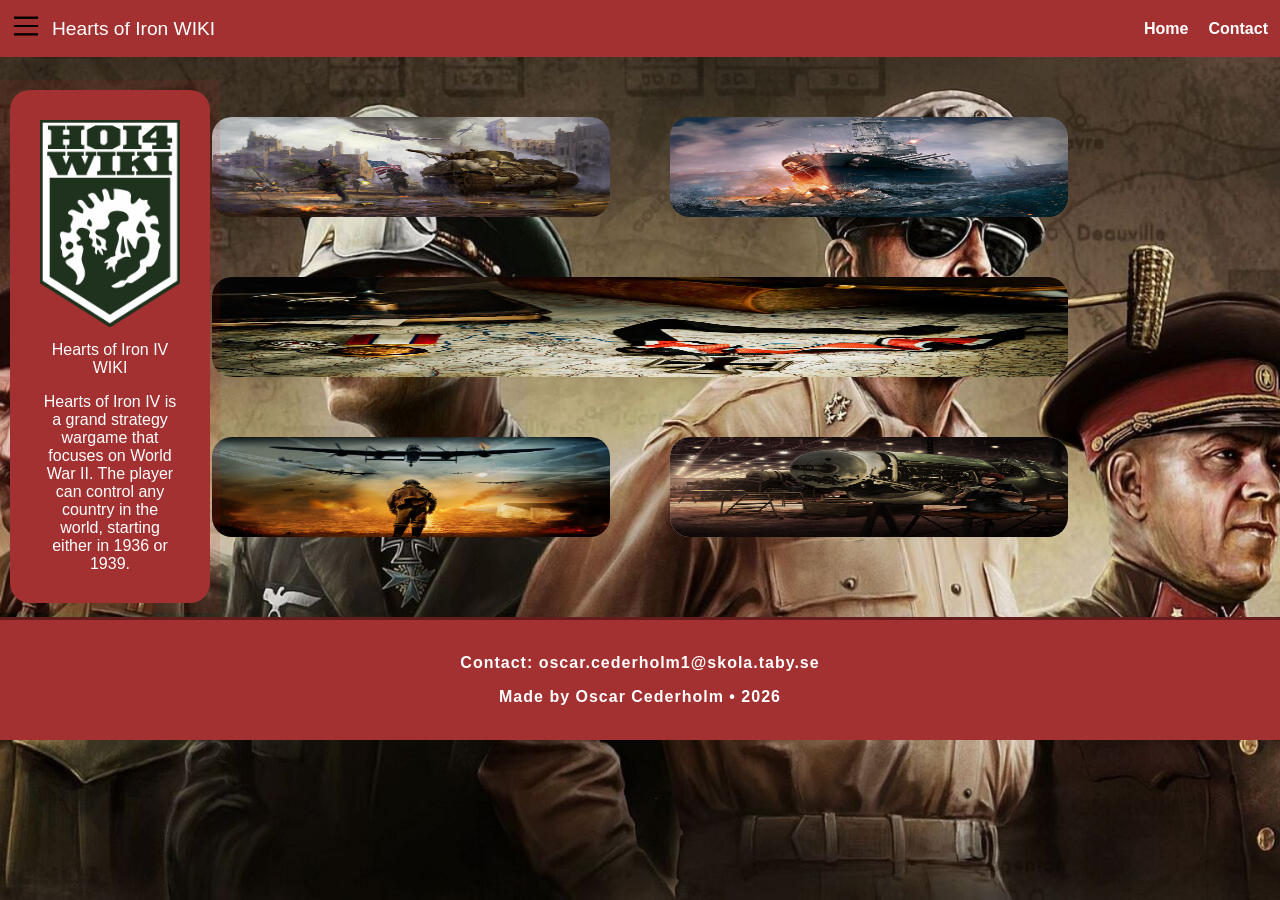
==== index.html @ 49ba5e17 "lagt till en footer, kontakt info, menu button som när man klickar på den gör en dropdown med alla h" ====
<!DOCTYPE html>
<html lang="en">
<head>
    <link rel="icon" href="images/paradox-logo.jpg" type="image/svg+xml">
    <title>Hearts of Iron 4 WIKI</title>
    <meta charset="UTF-8">
    <meta name="viewport" content="width=device-width, initial-scale=1.0">
    <link rel="stylesheet" href="index.css">
</head>

<body>

<header>
    <div class="nav-wrapper">
        <div class="nav-left">
            <div class="menu-wrapper" id="menuWrapper">
                <img src="images/icons8-menu-50.png" alt="menu" class="menu-button" id="menuButton">

                <div class="dropdown-menu" id="dropdownMenu">
                    <a href="index.html">Home</a>
                    <a href="army.html">Army</a>
                    <a href="Airforce.html">Airforce</a>
                    <a href="navy.html">Navy</a>
                    <a href="Political.html">Political</a>
                    <a href="Industry.html">Industry</a>
                </div>
            </div>
            <span>Hearts of Iron WIKI</span>
        </div>

        <nav>
            <ul>
                <li><a href="index.html">Home</a></li>
                <li><a href="#Contact">Contact</a></li>
            </ul>
        </nav>
    </div>
</header>

<main class="layout">

    <!--Sidebar-->
    <aside class="sidebar">
        <div class="side-box logo-box">
            <img src="images/hoi4-logo.png" alt="HOI4 logo">
            <p class="logo-text">Hearts of Iron IV WIKI</p>
            <a>Hearts of Iron IV is a grand strategy wargame that focuses on World War II. The player can control any country in the world, starting either in 1936 or 1939.</a>
        </div>

    </aside>

    <!--Main content-->
    <section class="content">
        <div class="grid">
            
            <a class="card top-left" href="army.html" aria-label="Go to Army page"><img src="images/army-hoi4.jpg" alt="Army"></a>
            <a class="card top-right" href="navy.html" aria-label="Go to Navy page"><img src="images/battleship-hoi4.jpg" alt="Navy"></a>

            <a class="card center" href="Political.html" aria-label="Go to Political page"><img src="images/Political-hoi4.webp" alt="Political"></a>

            <a class="card bottom-left" href="Airforce.html" aria-label="Go to Air Force page"><img src="images/air-hoi4.png" alt="Airforce"></a>
            <a class="card bottom-right" href="Industry.html" aria-label="Go to Industry page"><img src="images/industry.png" alt="Industrial"></a>

        </div>
    </section>
</main>
<footer id="Contact" class="footer">
    <p>Contact: oscar.cederholm1@skola.taby.se</p>
    <p>Made by Oscar Cederholm • 2026</p>
</footer>
<script>
const menuBtn = document.getElementById("menuButton");
const menu = document.getElementById("dropdownMenu");
const wrapper = document.getElementById("menuWrapper");

menuBtn.addEventListener("click", function(event) {
    event.stopPropagation();
    menu.style.display = (menu.style.display === "flex") ? "none" : "flex";
});

document.addEventListener("click", function(event) {
    if (!wrapper.contains(event.target)) {
        menu.style.display = "none";
    }
});
</script>


<script>
function openPopup(text) {
    document.getElementById("popup-text").innerText = text;
    document.getElementById("popup-overlay").style.display = "block";
    document.getElementById("popup-box").style.display = "block";
}

function closePopup() {
    document.getElementById("popup-overlay").style.display = "none";
    document.getElementById("popup-box").style.display = "none";
}
</script>
</body>
</html>
---- index.css ----
*,
*::before,
*::after {
  box-sizing: border-box;
}

body {
  margin: 0;
  font-family: Arial, sans-serif;
  color: white;
  padding: 0;
  min-height: 100vh;
  background-image: url(images/hearts-of-iron-4.jpg);
  background-repeat: no-repeat;
  background-position: center;
  background-size: cover;
  width: 100%;
  max-width: 70%;
  margin: 0 auto;
}

/* --------Header-------- */

header {
  position: relative;
  top: 0;
  left: 0;
  right: 0;
  z-index: 5000;

  padding: 12px 12px;
  background: #a43131;
  width: 100vw;
  max-width: 100vw;
  margin-left: calc(50% - 50vw);
}

.nav-wrapper {
  display: flex;
  justify-content: space-between;
  align-items: center;
  width: 100%;
}

.nav-left {
  display: flex;
  align-items: center;
  gap: 12px;
  margin-left: 0;
  font-size: 1.2rem;
}

.nav-left img {
  width: 28px;
  cursor: pointer;
}

nav ul {
  list-style: none;
  display: flex;
  gap: 20px;
  padding: 0;
  margin: 0;
}

nav a {
  color: white;
  text-decoration: none;
  font-weight: bold;
}

/* --------Layout-------- */
.layout {
  display: flex;
  align-items: flex-start;
  justify-content: center;
  padding: 20px;
  gap: 40px;
}

/* --------Sidebar-------- */
.sidebar {
  width: 220px;
  background: rgba(190, 28, 28, 0.1);
  padding: 10px;
  top: 80px;
  z-index: 10;
  position: fixed;
  left: 0;
  height: auto;
}

.side-box {
  background: lightgray;
  border-radius: 8px;
}

.side-box.large {
  height: 120px;
}

.side-box.small {
  height: 60px;
}

.logo-box {
  background: #a43131;
  border-radius: 20px;
  padding: 30px;
  text-align: center;
  width: 100%;
}

.logo-box img {
  width: 100%;
  margin-left: 0;
  display: block;
}

.logo-text {
  font-size: 1 rem;
  margin-top: 14px;
  color: white;
}

/* --------Main Content-------- */
.content {
  flex: 1;
  display: flex;
  justify-content: center;
  padding-top: 40px;
  width: 100%;
  max-width: 100%;
}

.grid {
  display: grid;
  grid-template-columns: repeat(2, minmax(220px, 1fr));
  gap: 60px;
  width: 100%;
  margin-left: 0;
}

.card {
  display: block;
  background: lightgray;
  border-radius: 20px;
  height: 100px;
  width: 100%;
  min-height: 90px;
  min-width: 220px;
  overflow: hidden;
  text-decoration: none;
  color: inherit;
}

.card img {
  pointer-events: none;
  display: block;
  width: 100%;
  height: 100%;
  object-fit: fill;
  object-position: center;
}

.center {
  grid-column: span 2;
  width: 100%;
  justify-self: center;
  height: 100px;
  min-width: 0;
}

.top-left {
  justify-self: start;
  height: 100px;
}

.top-right {
  justify-self: end;
  height: 100px;
}

.bottom-left {
  justify-self: start;
  height: 100px;
}

.bottom-right {
  justify-self: end;
  height: 100px;
}

.card:hover {
  transform: scale(1.05);
  transition: 0.2s;
}

/* Shared popup/menu styles */
.popup-overlay {
  position: fixed;
  top: 0;
  left: 0;
  width: 100%;
  height: 100%;
  background: rgba(0, 0, 0, 0.6);
  display: none;
  z-index: 500;
}

.popup-box {
  position: fixed;
  top: 50%;
  left: 50%;
  transform: translate(-50%, -50%);
  background: #a43131;
  padding: 20px;
  border-radius: 10px;
  width: 300px;
  text-align: center;
  display: none;
  z-index: 600;
  color: white;
  box-shadow: 0 0 15px rgba(0, 0, 0, 0.5);
}

.site-title {
  position: relative;
  z-index: 1;
}

.popup-close {
  margin-top: 15px;
  padding: 8px 15px;
  background: black;
  color: white;
  border: none;
  border-radius: 6px;
  cursor: pointer;
}

.menu-wrapper {
  position: relative;
  display: inline-block;
  z-index: 9000;
}

.menu-button {
  width: 28px;
  cursor: pointer;
}

.dropdown-menu {
  position: absolute;
  top: 40px;
  left: 0;
  background: #5a1a1a;
  border-radius: 8px;
  padding: 10px 0;
  display: none;
  flex-direction: column;
  min-width: 160px;
  box-shadow: 0 0 12px rgba(0, 0, 0, 0.6);
  z-index: 9500;
  transform: translateX(-10px);
}

.dropdown-menu a {
  color: white;
  text-decoration: none;
  padding: 12px 18px;
  font-weight: bold;
  display: block;
}

.dropdown-menu a:hover {
  background: rgba(0, 0, 0, 0.25);
}

.footer {
  background: #a43131;
  color: white;
  text-align: center;
  padding: 18px 0;
  font-weight: bold;
  letter-spacing: 1px;
  border-top: 3px solid rgba(0, 0, 0, 0.4);
  max-height: 15vh;
  width: 100vw;
  margin-left: calc(50% - 50vw);
  margin-top: 60px;
}

/* --------Shared Page Styles-------- */
.page-title {
  font-size: 2rem;
  font-weight: bold;
  margin-bottom: 20px;
}

.page-content {
  background: rgba(0, 0, 0, 0.4);
  padding: 20px;
  border-radius: 12px;
  width: 100%;
  max-width: 900px;
}

/* --------Army-------- */
.Army-boxes {
  display: flex;
  justify-content: center;
  gap: 20px;
  margin-top: 30px;
}

.Army-box {
  background: #a43131;
  color: white;
  padding: 20px;
  border-radius: 10px;
  width: 200px;
  text-align: center;
  font-weight: bold;
  box-shadow: 0 0 10px rgba(0, 0, 0, 0.3);
  border: none;
  cursor: pointer;
  transition: transform 0.2s;
}

.Army-box:hover {
  transform: scale(1.05);
}

/* --------Airforce-------- */
.Airforce-boxes {
  display: flex;
  justify-content: center;
  gap: 20px;
  margin-top: 30px;
}

.Airforce-box {
  background: #a43131;
  color: white;
  padding: 20px;
  border-radius: 10px;
  width: 200px;
  text-align: center;
  font-weight: bold;
  box-shadow: 0 0 10px rgba(0, 0, 0, 0.3);
  border: none;
  cursor: pointer;
  transition: transform 0.2s;
}

.Airforce-box:hover {
  transform: scale(1.05);
}

/* --------Navy-------- */
.Navy-boxes {
  display: flex;
  justify-content: center;
  gap: 20px;
  margin-top: 30px;
}

.Navy-box {
  background: #a43131;
  color: white;
  padding: 20px;
  border-radius: 10px;
  width: 200px;
  text-align: center;
  font-weight: bold;
  box-shadow: 0 0 10px rgba(0, 0, 0, 0.3);
  border: none;
  cursor: pointer;
  transition: transform 0.2s;
}

.Navy-box:hover {
  transform: scale(1.05);
}

/* --------Industry-------- */
.Industry-boxes {
  display: flex;
  justify-content: center;
  gap: 20px;
  margin-top: 30px;
}

.Industry-box {
  background: #a43131;
  color: white;
  padding: 20px;
  border-radius: 10px;
  width: 200px;
  text-align: center;
  font-weight: bold;
  box-shadow: 0 0 10px rgba(0, 0, 0, 0.3);
  border: none;
  cursor: pointer;
  transition: transform 0.2s;
}

.Industry-box:hover {
  transform: scale(1.05);
}

/* --------Political-------- */
.Political-boxes {
  display: flex;
  justify-content: center;
  gap: 20px;
  margin-top: 30px;
}

.Political-box {
  background: #a43131;
  color: white;
  padding: 20px;
  border-radius: 10px;
  width: 200px;
  text-align: center;
  font-weight: bold;
  box-shadow: 0 0 10px rgba(0, 0, 0, 0.3);
  border: none;
  cursor: pointer;
  transition: transform 0.2s;
}

.Political-box:hover {
  transform: scale(1.05);
}

/* --------Responsive-------- */
@media (max-width: 720px) {
  .layout {
    flex-direction: column;
    gap: 20px;
    padding: 15px;
  }

  .side-bar {
    width: 100%;
  }

  .content {
    padding-top: 20px;
  }

  .grid {
    display: grid;
    grid-template-columns: 1fr;
    width: 100%;
    gap: 20px;
    margin-left: 0;
  }

  .center {
    justify-self: center;
    height: 100px;
  }

  .card {
    min-width: auto;
  }

  .Army-boxes,
  .Airforce-boxes,
  .Navy-boxes,
  .Industry-boxes,
  .Political-boxes {
    flex-direction: column;
    align-items: center;
  }

  .Army-box,
  .Airforce-box,
  .Navy-box,
  .Industry-box,
  .Political-box {
    width: 90%;
  }
}
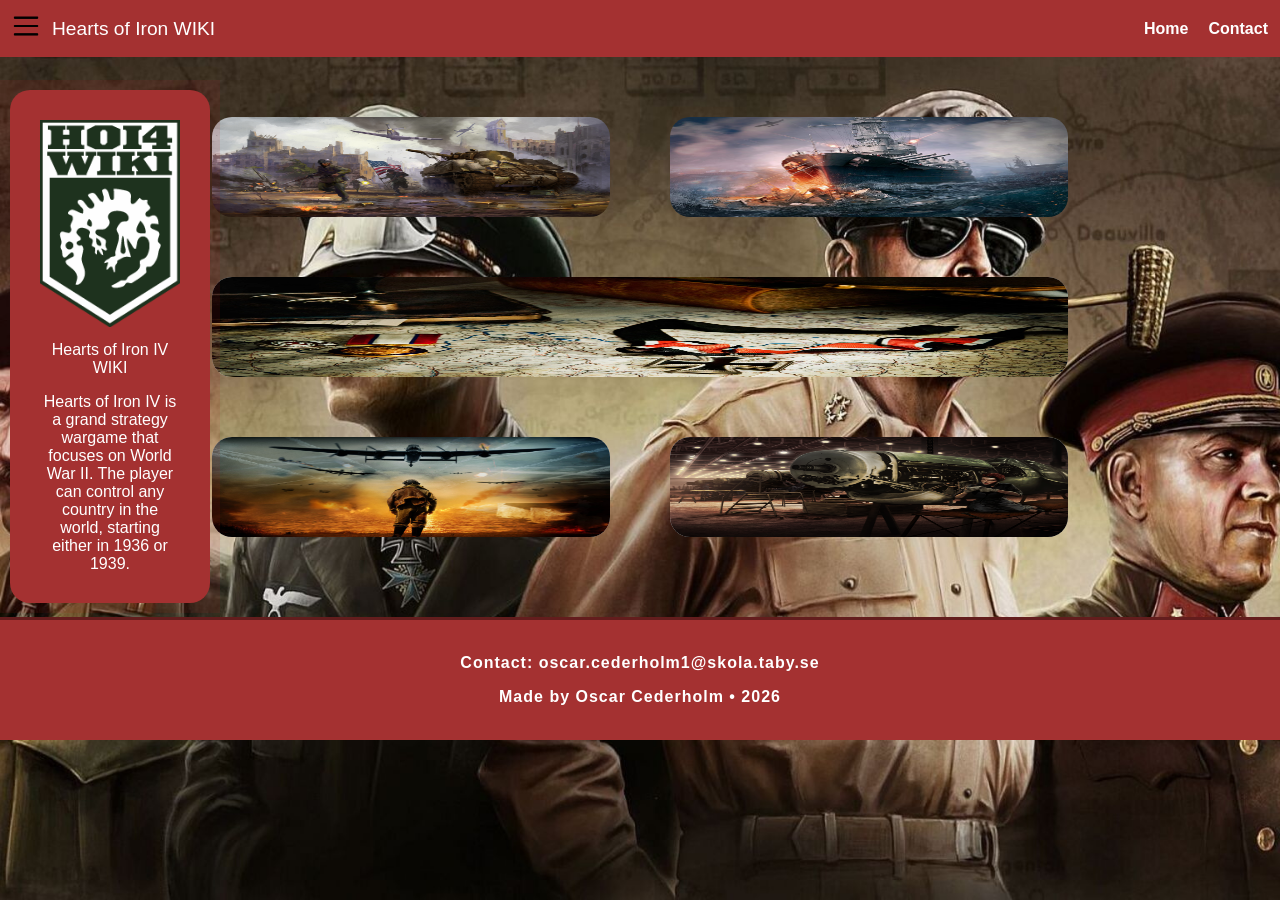
==== commit 71dc58a2: "lade till css animation och lade till en ny font" ====
--- a/index.html
+++ b/index.html
@@ -5,7 +5,12 @@
     <title>Hearts of Iron 4 WIKI</title>
     <meta charset="UTF-8">
     <meta name="viewport" content="width=device-width, initial-scale=1.0">
+
+    <link href="https://fonts.googleapis.com/css2?family=Oswald:wght@400;700&display=swap" rel="stylesheet">
+
+    <!-- Main global stylesheet -->
     <link rel="stylesheet" href="index.css">
+
 </head>
 
 <body>
@@ -52,7 +57,7 @@
     <!--Main content-->
     <section class="content">
         <div class="grid">
-            
+
             <a class="card top-left" href="army.html" aria-label="Go to Army page"><img src="images/army-hoi4.jpg" alt="Army"></a>
             <a class="card top-right" href="navy.html" aria-label="Go to Navy page"><img src="images/battleship-hoi4.jpg" alt="Navy"></a>
 
@@ -75,15 +80,16 @@
 
 menuBtn.addEventListener("click", function(event) {
     event.stopPropagation();
-    menu.style.display = (menu.style.display === "flex") ? "none" : "flex";
+    menu.classList.toggle("active");
 });
 
 document.addEventListener("click", function(event) {
     if (!wrapper.contains(event.target)) {
-        menu.style.display = "none";
+        menu.classList.remove("active");
     }
 });
 </script>
+
 
 
 <script>
--- a/index.css
+++ b/index.css
@@ -2,6 +2,9 @@
 *::before,
 *::after {
   box-sizing: border-box;
+}
+h1, h2 {
+    font-family: 'Oswald', sans-serif;
 }
 
 body {
@@ -257,12 +260,19 @@
   background: #5a1a1a;
   border-radius: 8px;
   padding: 10px 0;
-  display: none;
-  flex-direction: column;
   min-width: 160px;
-  box-shadow: 0 0 12px rgba(0, 0, 0, 0.6);
-  z-index: 9500;
-  transform: translateX(-10px);
+  box-shadow: 0 0 12px rgba(0,0,0,0,6);
+  z-index: 99999;
+
+  opacity: 0;
+  pointer-events: none;
+  transform: translateX(-5px);
+  transition: opacity 0.25s ease, transform 0.25s ease;
+}
+.dropdown-menu.active {
+    opacity: 1;
+    pointer-events: auto;
+    transform: translateY(0);
 }
 
 .dropdown-menu a {
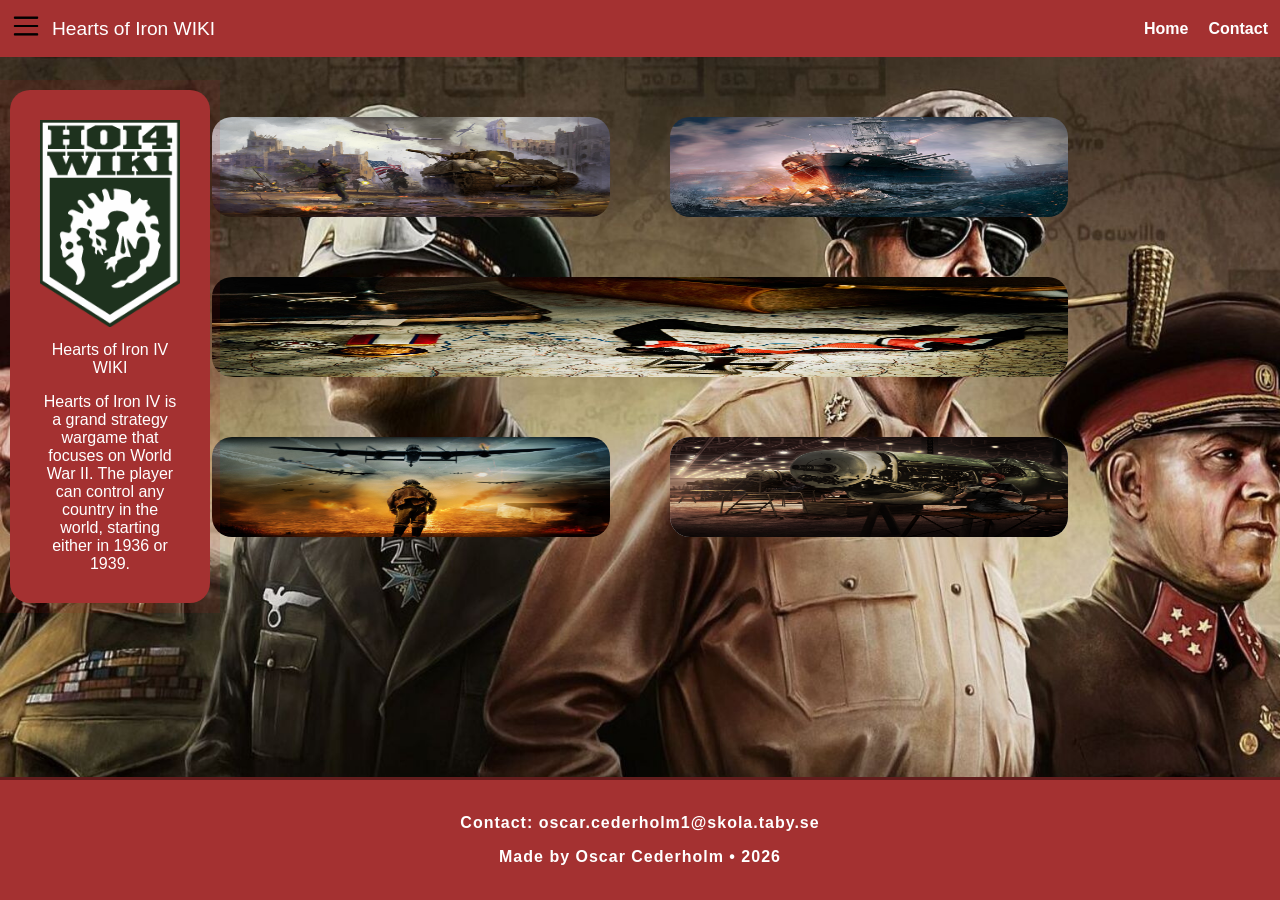
==== commit d48cb9d6: "lade till en tabell" ====
--- a/index.html
+++ b/index.html
@@ -53,7 +53,7 @@
         </div>
 
     </aside>
-
+        
     <!--Main content-->
     <section class="content">
         <div class="grid">
--- a/index.css
+++ b/index.css
@@ -8,18 +8,22 @@
 }
 
 body {
-  margin: 0;
+  margin: 0 auto;
   font-family: Arial, sans-serif;
   color: white;
   padding: 0;
   min-height: 100vh;
+
+  display: flex;
+  flex-direction: column;
+
   background-image: url(images/hearts-of-iron-4.jpg);
   background-repeat: no-repeat;
   background-position: center;
   background-size: cover;
+
   width: 100%;
   max-width: 70%;
-  margin: 0 auto;
 }
 
 /* --------Header-------- */
@@ -79,6 +83,7 @@
   justify-content: center;
   padding: 20px;
   gap: 40px;
+  flex: 1;
 }
 
 /* --------Sidebar-------- */
@@ -126,6 +131,37 @@
   color: white;
 }
 
+.info-table {
+    width: 100%;
+    border-collapse: collapse;
+    margin-top: 20px;
+    background: rgba(0,0,0,0.4);
+    color: white;
+}
+
+.info-table th {
+    background: #a43131;
+    padding: 10px;
+    text-align: left;
+}
+
+.info-table td {
+    padding: 10px;
+}
+
+.info-table tbody tr:nth-child(odd) {
+    background: rgba(255,255,255,0.1);
+}
+
+.info-table tbody tr:nth-child(even) {
+    background: rgba(255,255,255,0.2);
+}
+
+.info-table tfoot tr {
+    background: black;
+    font-weight: bold;
+}
+
 /* --------Main Content-------- */
 .content {
   flex: 1;
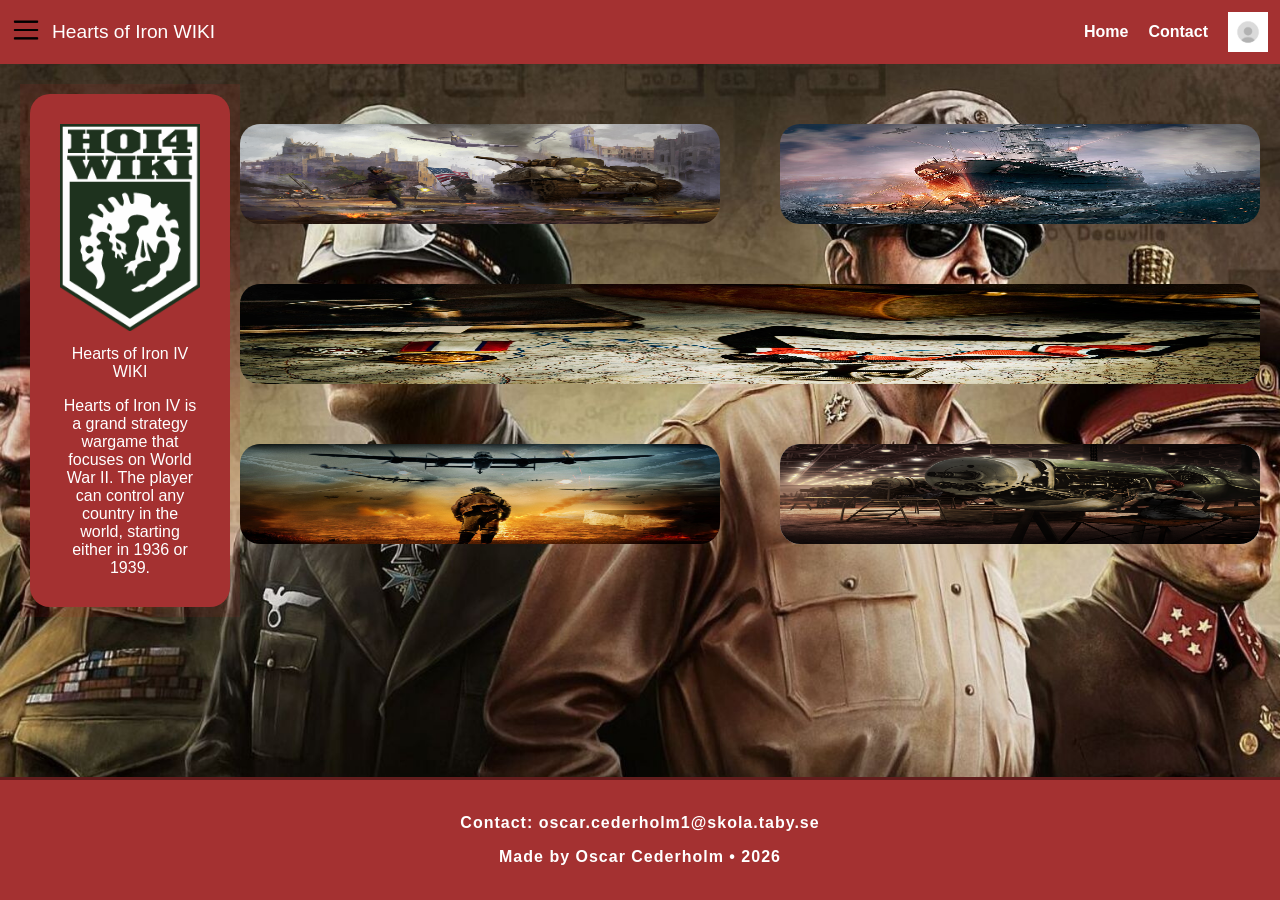
==== commit 8fad2d85: "jag lade till en login feature och fixade så att sidan inte längre var dragbar från vänster till hög" ====
--- a/index.html
+++ b/index.html
@@ -36,7 +36,12 @@
         <nav>
             <ul>
                 <li><a href="index.html">Home</a></li>
-                <li><a href="#Contact">Contact</a></li>
+                <li><a href="index.html#Contact">Contact</a></li>
+                <li>
+                    <button class="login-button" onclick="openLoginPopup()">
+                        <img src="images/login-hoi4.avif" alt="Login">
+                    </button>
+                </li>
             </ul>
         </nav>
     </div>
@@ -65,6 +70,29 @@
 
             <a class="card bottom-left" href="Airforce.html" aria-label="Go to Air Force page"><img src="images/air-hoi4.png" alt="Airforce"></a>
             <a class="card bottom-right" href="Industry.html" aria-label="Go to Industry page"><img src="images/industry.png" alt="Industrial"></a>
+
+        </div>
+         <div id="login-overlay" class="popup-overlay" onclick="closeLoginPopup()"></div>
+
+        <div id="login-popup" class="popup-box">
+
+            <h2>Login</h2>
+
+            <form class="login-form">
+
+                <input type="email" placeholder="Email" required>
+
+                <input type="password" placeholder="Password" required>
+
+                <button type="submit" class="login-submit">
+                    Login
+                </button>
+
+            </form>
+
+            <button class="popup-close" onclick="closeLoginPopup()">
+                Close
+            </button>
 
         </div>
     </section>
@@ -103,6 +131,15 @@
     document.getElementById("popup-overlay").style.display = "none";
     document.getElementById("popup-box").style.display = "none";
 }
+function openLoginPopup() {
+    document.getElementById("login-overlay").style.display = "block";
+    document.getElementById("login-popup").style.display = "block";
+}
+
+function closeLoginPopup() {
+    document.getElementById("login-overlay").style.display = "none";
+    document.getElementById("login-popup").style.display = "none";
+}  
 </script>
 </body>
 </html>
--- a/index.css
+++ b/index.css
@@ -1,3 +1,9 @@
+html, body {
+    margin: 0;
+    padding: 0;
+    width: 100%;
+    overflow-x: hidden;
+}
 *,
 *::before,
 *::after {
@@ -23,7 +29,6 @@
   background-size: cover;
 
   width: 100%;
-  max-width: 70%;
 }
 
 /* --------Header-------- */
@@ -35,11 +40,9 @@
   right: 0;
   z-index: 5000;
 
-  padding: 12px 12px;
-  background: #a43131;
-  width: 100vw;
-  max-width: 100vw;
-  margin-left: calc(50% - 50vw);
+  padding: 12px;
+  background: #a43131;
+  width: 100%;
 }
 
 .nav-wrapper {
@@ -65,11 +68,59 @@
 nav ul {
   list-style: none;
   display: flex;
+  align-items: center;
   gap: 20px;
   padding: 0;
   margin: 0;
 }
 
+.login-box{
+  width:40px;
+}
+.login-button {
+  width: 40px;
+  height: 40px;
+  padding: 0;
+  border: none;
+  background: transparent;
+  display: flex;
+  align-items: center;
+  object-fit: cover;
+  cursor: pointer;
+}
+
+.login-button img{
+  width: 100%;
+  height: 100%;
+  object-fit:cover; 
+  display: block;
+}
+
+.login-form {
+  display: flex;
+  flex-direction: column;
+  gap: 15px;
+  margin-top: 20px;
+}
+
+.login-form input {
+  padding: 12px;
+  border: none;
+  border-radius: 8px;
+  font-size: 1rem;
+  outline: none;
+}
+
+.login-submit {
+  background: black;
+  color: white;
+  border: none;
+  padding: 12px;
+  border-radius: 8px;
+  font-weight: bold;
+  cursor: pointer;
+}
+
 nav a {
   color: white;
   text-decoration: none;
@@ -82,7 +133,6 @@
   align-items: flex-start;
   justify-content: center;
   padding: 20px;
-  gap: 40px;
   flex: 1;
 }
 
@@ -93,7 +143,6 @@
   padding: 10px;
   top: 80px;
   z-index: 10;
-  position: fixed;
   left: 0;
   height: auto;
 }
@@ -332,8 +381,7 @@
   letter-spacing: 1px;
   border-top: 3px solid rgba(0, 0, 0, 0.4);
   max-height: 15vh;
-  width: 100vw;
-  margin-left: calc(50% - 50vw);
+  width: 100%;
   margin-top: 60px;
 }
 
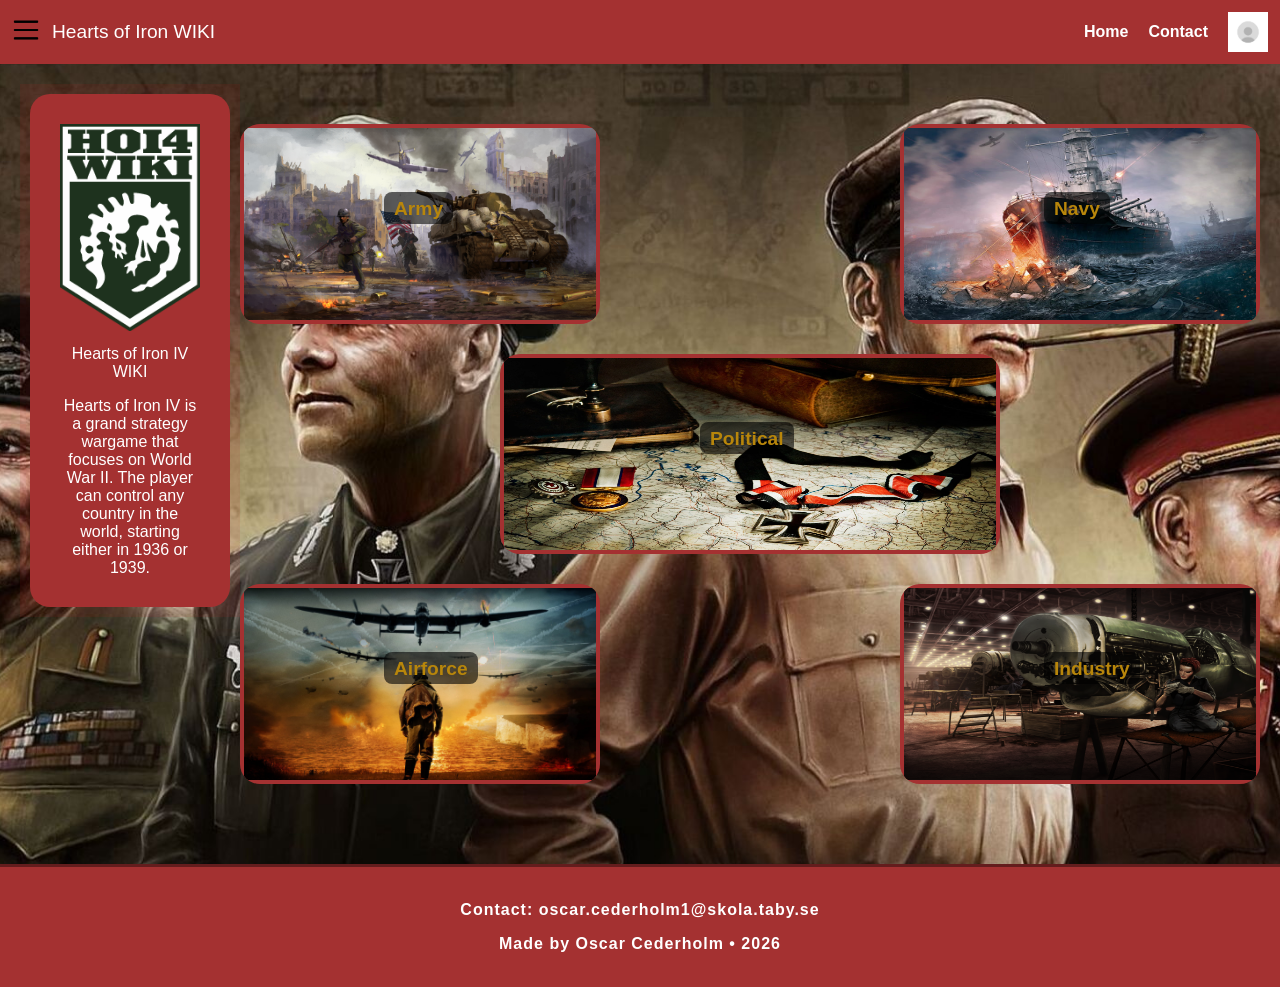
==== commit d0f3f978: "har gjort finare boxar på start sidan och gjort dem till en bättre storlek" ====
--- a/index.html
+++ b/index.html
@@ -63,13 +63,13 @@
     <section class="content">
         <div class="grid">
 
-            <a class="card top-left" href="army.html" aria-label="Go to Army page"><img src="images/army-hoi4.jpg" alt="Army"></a>
-            <a class="card top-right" href="navy.html" aria-label="Go to Navy page"><img src="images/battleship-hoi4.jpg" alt="Navy"></a>
+            <a class="card top-left" href="army.html"><img src="images/army-hoi4.jpg" alt="Army"><span class="card-text">Army</span></a>
+            <a class="card top-right" href="navy.html"><img src="images/battleship-hoi4.jpg" alt="Navy"><span class="card-text">Navy</span></a>
 
-            <a class="card center" href="Political.html" aria-label="Go to Political page"><img src="images/Political-hoi4.webp" alt="Political"></a>
+            <a class="card center" href="Political.html"><img src="images/Political-hoi4.webp" alt="Political"><span class="card-text">Political</span></a>
 
-            <a class="card bottom-left" href="Airforce.html" aria-label="Go to Air Force page"><img src="images/air-hoi4.png" alt="Airforce"></a>
-            <a class="card bottom-right" href="Industry.html" aria-label="Go to Industry page"><img src="images/industry.png" alt="Industrial"></a>
+            <a class="card bottom-left" href="Airforce.html"><img src="images/air-hoi4.png" alt="Airforce"><span class="card-text">Airforce</span></a>
+            <a class="card bottom-right" href="Industry.html"><img src="images/industry.png" alt="Industrial"><span class="card-text">Industry</span></a>
 
         </div>
          <div id="login-overlay" class="popup-overlay" onclick="closeLoginPopup()"></div>
--- a/index.css
+++ b/index.css
@@ -224,22 +224,26 @@
 .grid {
   display: grid;
   grid-template-columns: repeat(2, minmax(220px, 1fr));
-  gap: 60px;
+  gap: 30px;
   width: 100%;
   margin-left: 0;
+  justify-content: center;
 }
 
 .card {
   display: block;
-  background: lightgray;
+  background: #a43131;
   border-radius: 20px;
-  height: 100px;
-  width: 100%;
-  min-height: 90px;
+  height: 300px;
+  width: 360px;
+  min-height: 200px;
   min-width: 220px;
   overflow: hidden;
   text-decoration: none;
   color: inherit;
+  border: 3px gold;
+  padding: 4px;
+  justify-self: center;
 }
 
 .card img {
@@ -251,32 +255,51 @@
   object-position: center;
 }
 
+.card {
+  position: relative;
+}
+
+.card-text {
+  position: absolute;
+  top: 34%;
+  bottom: 50%;
+  left: 40%;
+
+  color: darkgoldenrod;
+  font-size: 1.2rem;
+  font-weight: bold;
+
+  background: rgba(0,0,0,0.6);
+  padding: 6px 10px;
+  border-radius: 8px;
+}
+
 .center {
   grid-column: span 2;
-  width: 100%;
+  width: 500px;
+  min-width: 220px;
   justify-self: center;
-  height: 100px;
-  min-width: 0;
+  height: 180px;
 }
 
 .top-left {
   justify-self: start;
-  height: 100px;
+  height: 180px;
 }
 
 .top-right {
   justify-self: end;
-  height: 100px;
+  height: 180px;
 }
 
 .bottom-left {
   justify-self: start;
-  height: 100px;
+  height: 180px;
 }
 
 .bottom-right {
   justify-self: end;
-  height: 100px;
+  height: 180px;
 }
 
 .card:hover {
@@ -546,14 +569,6 @@
     padding-top: 20px;
   }
 
-  .grid {
-    display: grid;
-    grid-template-columns: 1fr;
-    width: 100%;
-    gap: 20px;
-    margin-left: 0;
-  }
-
   .center {
     justify-self: center;
     height: 100px;
